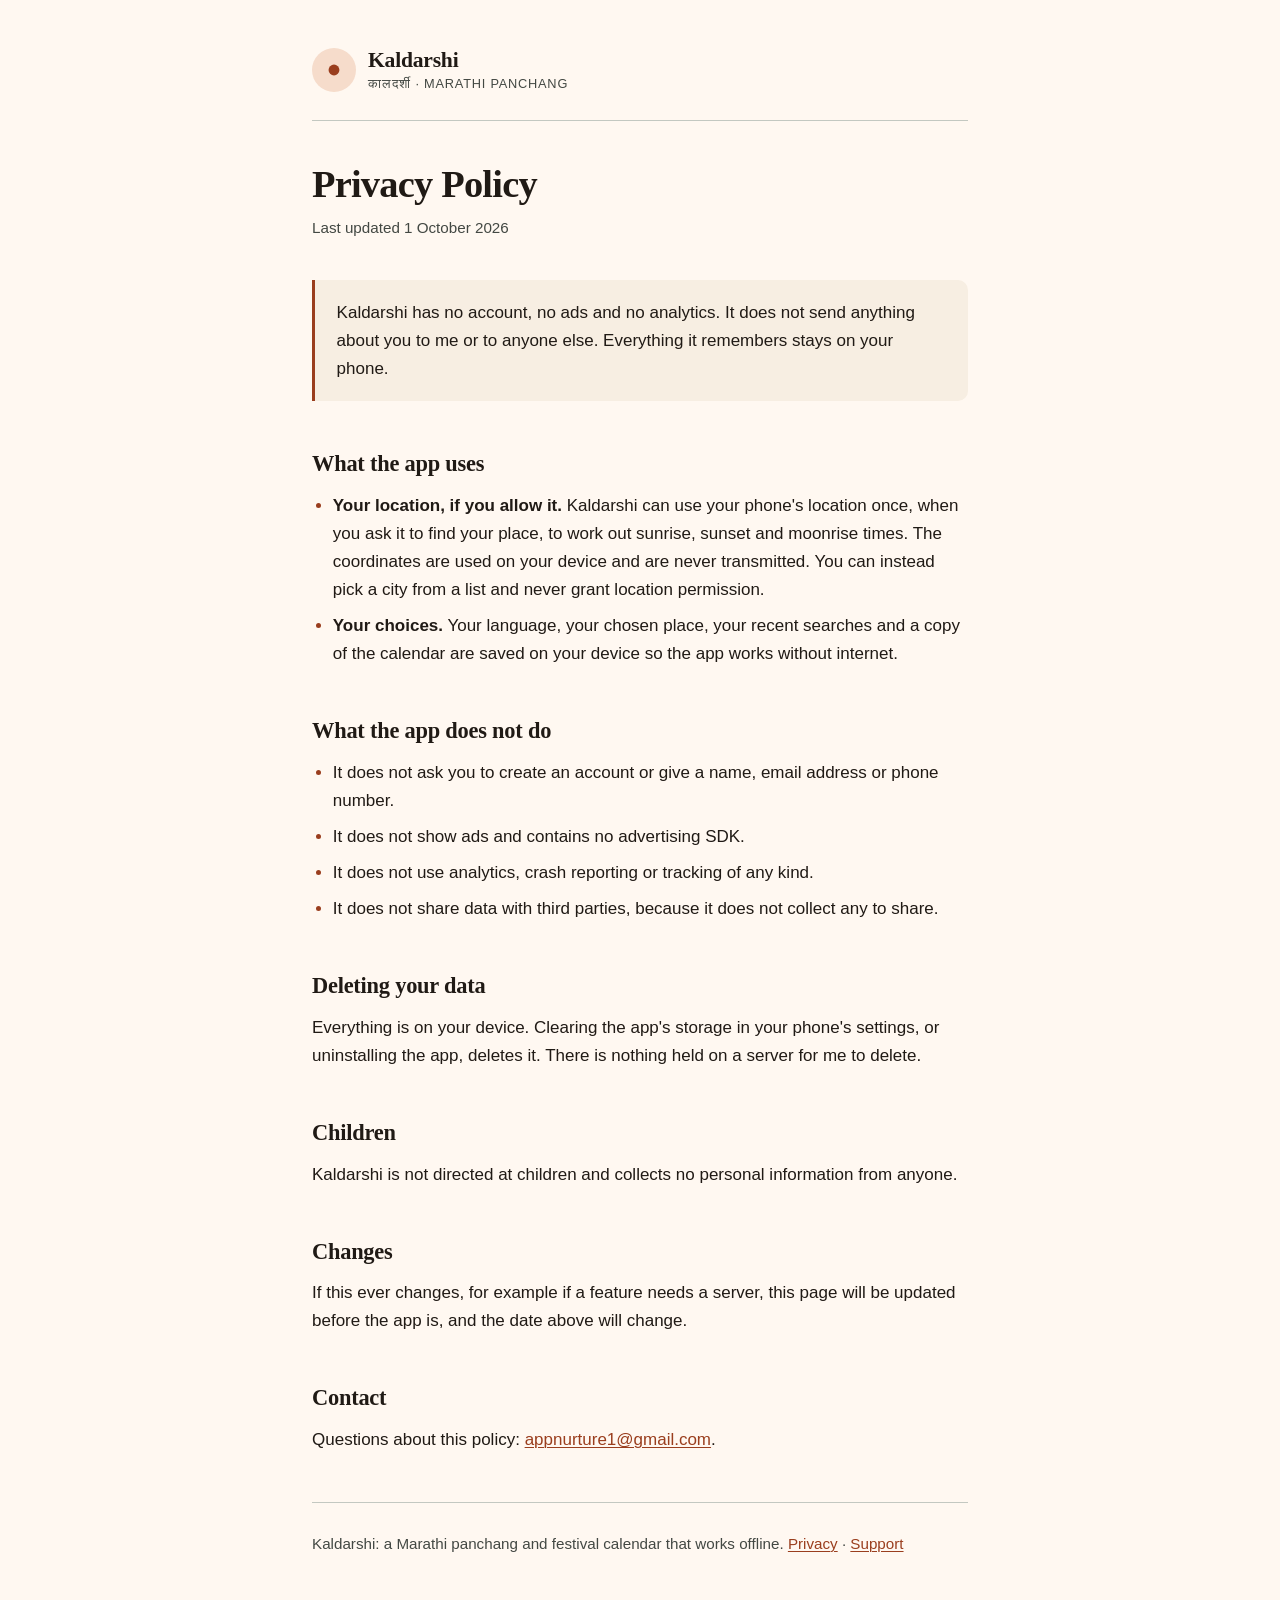
==== privacy/index.html @ 0b1d3039 "Kaldarshi privacy policy and support pages" ====
<!doctype html>
<html lang="en">
<head>
<meta charset="utf-8">
<meta name="viewport" content="width=device-width, initial-scale=1">
<title>Privacy Policy, Kaldarshi</title>
<meta name="description" content="Privacy policy for Kaldarshi, a Marathi panchang app. Nothing leaves your device.">
<meta name="color-scheme" content="light dark">
<style>
  :root {
    --bg: #FFF8F1;
    --surface: #F7EEE2;
    --text: #201A15;
    --text-secondary: #434843;
    --primary: #9A3E1E;
    --on-primary: #FFFFFF;
    --primary-fixed: #F6DCCB;
    --border: #D5C5A8;
    --outline-variant: #C3C8C1;
    --serif: ui-serif, Georgia, Cambria, "Times New Roman", serif;
    --sans: -apple-system, BlinkMacSystemFont, "Segoe UI", Roboto, "Helvetica Neue", Arial, sans-serif;
  }

  @media (prefers-color-scheme: dark) {
    :root {
      --bg: #201A15;
      --surface: #33291F;
      --text: #F6EEE6;
      --text-secondary: #C3C8C1;
      --primary: #F0A080;
      --on-primary: #2A1206;
      --primary-fixed: #4D3022;
      --border: #504530;
      --outline-variant: #5A5F58;
    }
  }

  * { box-sizing: border-box; }

  body {
    margin: 0;
    padding: 0;
    background: var(--bg);
    color: var(--text);
    font-family: var(--sans);
    font-size: 17px;
    line-height: 1.65;
    -webkit-font-smoothing: antialiased;
  }

  .wrap {
    max-width: 44rem;
    margin: 0 auto;
    padding: 3rem 1.5rem 5rem;
  }

  header {
    display: flex;
    align-items: center;
    gap: 0.75rem;
    padding-bottom: 1.75rem;
    margin-bottom: 2.5rem;
    border-bottom: 1px solid var(--outline-variant);
  }

  .mark {
    flex: none;
    width: 44px;
    height: 44px;
    border-radius: 50%;
    background: var(--primary-fixed);
    display: grid;
    place-items: center;
  }

  .mark svg { width: 26px; height: 26px; fill: var(--primary); }

  .wordmark {
    font-family: var(--serif);
    font-size: 1.35rem;
    font-weight: 600;
    letter-spacing: -0.01em;
    line-height: 1.2;
  }

  .wordmark span {
    display: block;
    font-family: var(--sans);
    font-size: 0.8rem;
    font-weight: 400;
    letter-spacing: 0.06em;
    text-transform: uppercase;
    color: var(--text-secondary);
    margin-top: 0.15rem;
  }

  h1 {
    font-family: var(--serif);
    font-size: clamp(1.9rem, 5vw, 2.4rem);
    font-weight: 600;
    line-height: 1.2;
    letter-spacing: -0.02em;
    margin: 0 0 0.5rem;
  }

  .updated {
    color: var(--text-secondary);
    font-size: 0.95rem;
    margin: 0 0 2.5rem;
  }

  h2 {
    font-family: var(--serif);
    font-size: 1.4rem;
    font-weight: 600;
    line-height: 1.3;
    letter-spacing: -0.01em;
    margin: 3rem 0 0.85rem;
  }

  p { margin: 0 0 1.1rem; }

  ul { margin: 0 0 1.1rem; padding-left: 1.3rem; }
  li { margin-bottom: 0.5rem; }
  li::marker { color: var(--primary); }

  strong { font-weight: 600; }

  a {
    color: var(--primary);
    text-decoration-thickness: 1px;
    text-underline-offset: 2px;
    overflow-wrap: anywhere;
  }
  a:hover { text-decoration-thickness: 2px; }

  .lede {
    background: var(--surface);
    border-left: 3px solid var(--primary);
    border-radius: 0 10px 10px 0;
    padding: 1.15rem 1.35rem;
    margin: 0 0 2rem;
  }
  .lede p:last-child { margin-bottom: 0; }

  .contact {
    margin-top: 3rem;
    padding-top: 1.75rem;
    border-top: 1px solid var(--outline-variant);
    color: var(--text-secondary);
    font-size: 0.95rem;
  }
</style>
</head>
<body>
<div class="wrap">

  <header>
    <div class="mark" aria-hidden="true"><svg viewBox="0 0 24 24"><circle cx="12" cy="12" r="5"/></svg></div>
    <div class="wordmark">Kaldarshi<span>कालदर्शी · Marathi panchang</span></div>
  </header>

  <h1>Privacy Policy</h1>
  <p class="updated">Last updated 1 October 2026</p>

  <div class="lede">
    <p>Kaldarshi has no account, no ads and no analytics. It does not send anything about you to me or to anyone else. Everything it remembers stays on your phone.</p>
  </div>

  <h2>What the app uses</h2>
  <ul>
    <li><strong>Your location, if you allow it.</strong> Kaldarshi can use your phone's location once, when you ask it to find your place, to work out sunrise, sunset and moonrise times. The coordinates are used on your device and are never transmitted. You can instead pick a city from a list and never grant location permission.</li>
    <li><strong>Your choices.</strong> Your language, your chosen place, your recent searches and a copy of the calendar are saved on your device so the app works without internet.</li>
  </ul>

  <h2>What the app does not do</h2>
  <ul>
    <li>It does not ask you to create an account or give a name, email address or phone number.</li>
    <li>It does not show ads and contains no advertising SDK.</li>
    <li>It does not use analytics, crash reporting or tracking of any kind.</li>
    <li>It does not share data with third parties, because it does not collect any to share.</li>
  </ul>

  <h2>Deleting your data</h2>
  <p>Everything is on your device. Clearing the app's storage in your phone's settings, or uninstalling the app, deletes it. There is nothing held on a server for me to delete.</p>

  <h2>Children</h2>
  <p>Kaldarshi is not directed at children and collects no personal information from anyone.</p>

  <h2>Changes</h2>
  <p>If this ever changes, for example if a feature needs a server, this page will be updated before the app is, and the date above will change.</p>

  <h2>Contact</h2>
  <p>Questions about this policy: <a href="mailto:appnurture1@gmail.com">appnurture1@gmail.com</a>.</p>

  <p class="contact">Kaldarshi: a Marathi panchang and festival calendar that works offline. <a href="../privacy/">Privacy</a> · <a href="../support/">Support</a></p>

</div>
</body>
</html>
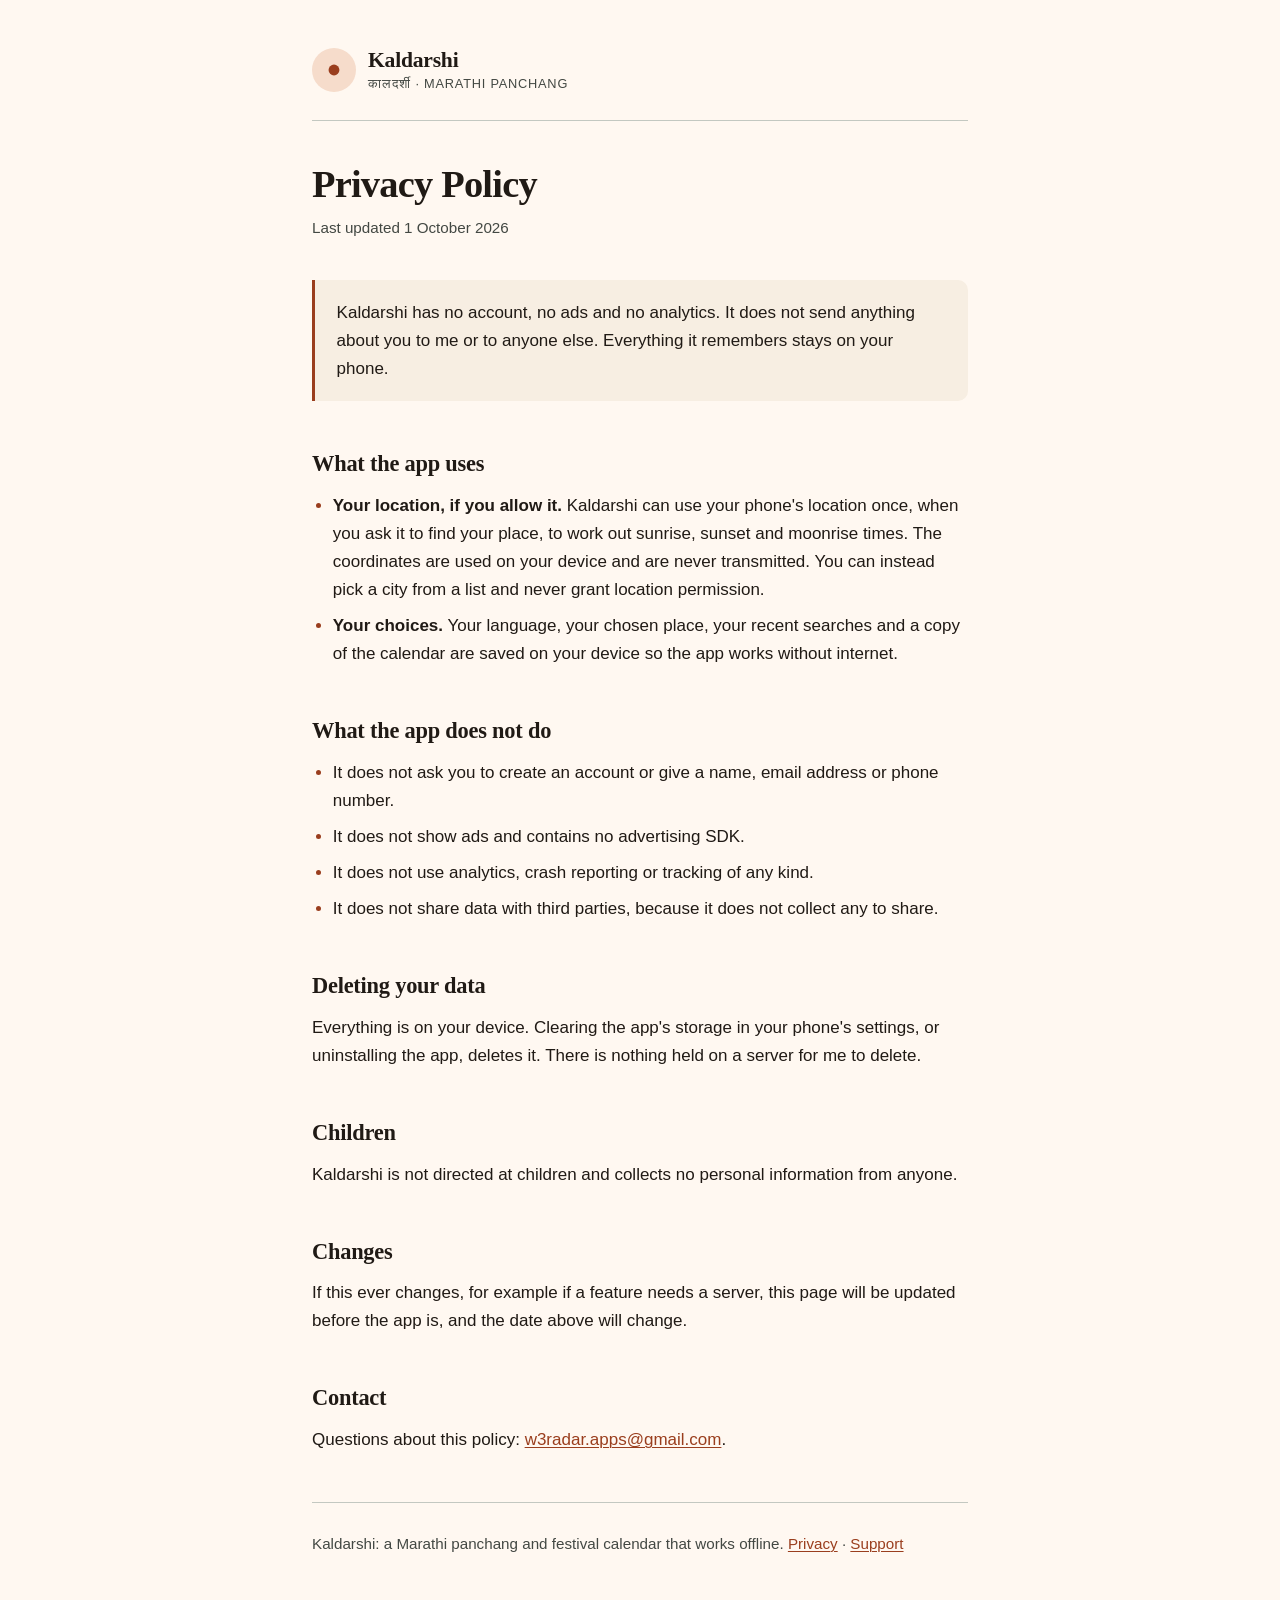
==== commit ed9a25d7: "Contact address is w3radar.apps@gmail.com Co-Authored-By: Claude Sonnet 5.5 <noreply@anthropic.com>" ====
--- a/privacy/index.html
+++ b/privacy/index.html
@@ -191,7 +191,7 @@
   <p>If this ever changes, for example if a feature needs a server, this page will be updated before the app is, and the date above will change.</p>
 
   <h2>Contact</h2>
-  <p>Questions about this policy: <a href="mailto:appnurture1@gmail.com">appnurture1@gmail.com</a>.</p>
+  <p>Questions about this policy: <a href="mailto:w3radar.apps@gmail.com">w3radar.apps@gmail.com</a>.</p>
 
   <p class="contact">Kaldarshi: a Marathi panchang and festival calendar that works offline. <a href="../privacy/">Privacy</a> · <a href="../support/">Support</a></p>
 
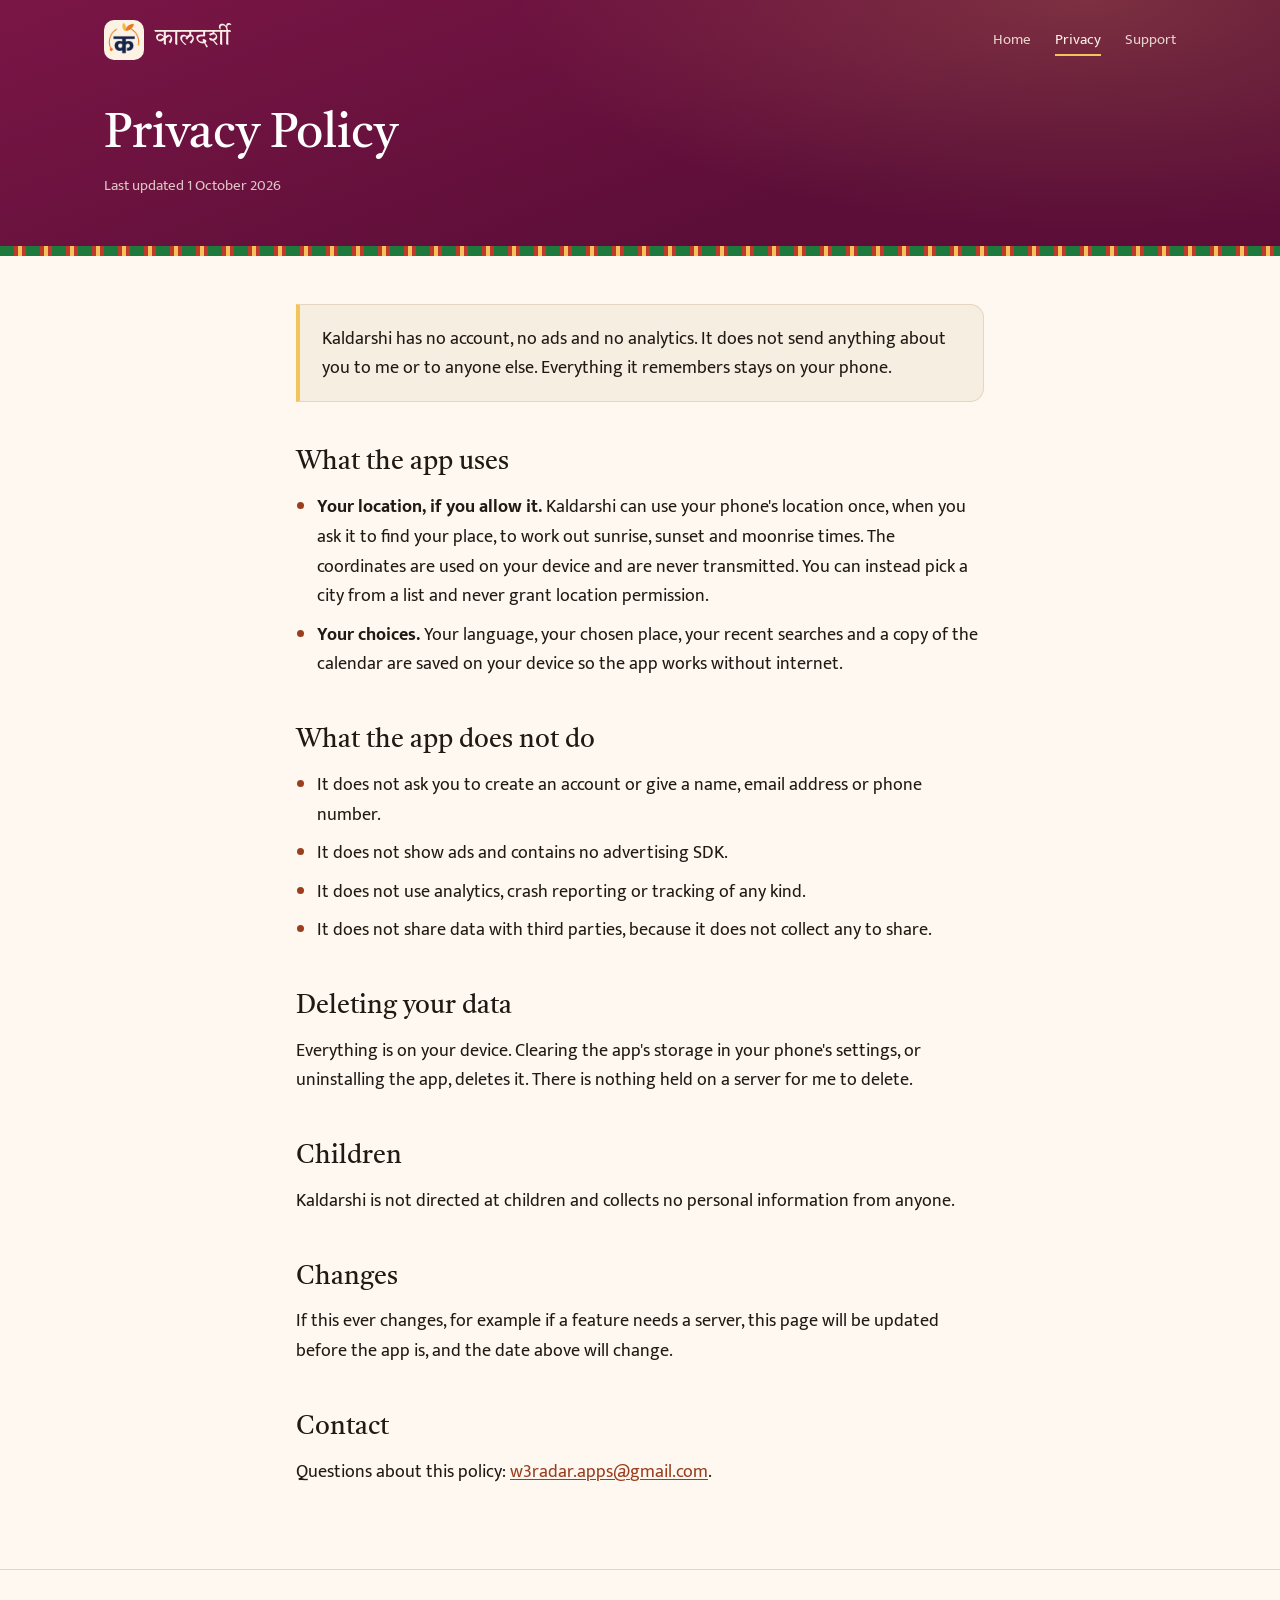
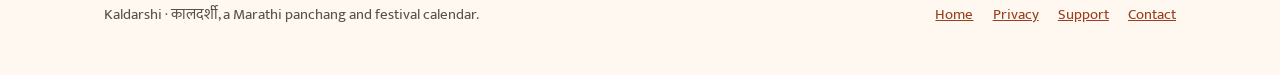
==== commit 104e848b: "Redesign landing page with App Store link; restyle privacy and support Co-Authored-By: Claude Sonnet" ====
--- a/privacy/index.html
+++ b/privacy/index.html
@@ -6,163 +6,30 @@
 <title>Privacy Policy, Kaldarshi</title>
 <meta name="description" content="Privacy policy for Kaldarshi, a Marathi panchang app. Nothing leaves your device.">
 <meta name="color-scheme" content="light dark">
-<style>
-  :root {
-    --bg: #FFF8F1;
-    --surface: #F7EEE2;
-    --text: #201A15;
-    --text-secondary: #434843;
-    --primary: #9A3E1E;
-    --on-primary: #FFFFFF;
-    --primary-fixed: #F6DCCB;
-    --border: #D5C5A8;
-    --outline-variant: #C3C8C1;
-    --serif: ui-serif, Georgia, Cambria, "Times New Roman", serif;
-    --sans: -apple-system, BlinkMacSystemFont, "Segoe UI", Roboto, "Helvetica Neue", Arial, sans-serif;
-  }
-
-  @media (prefers-color-scheme: dark) {
-    :root {
-      --bg: #201A15;
-      --surface: #33291F;
-      --text: #F6EEE6;
-      --text-secondary: #C3C8C1;
-      --primary: #F0A080;
-      --on-primary: #2A1206;
-      --primary-fixed: #4D3022;
-      --border: #504530;
-      --outline-variant: #5A5F58;
-    }
-  }
-
-  * { box-sizing: border-box; }
-
-  body {
-    margin: 0;
-    padding: 0;
-    background: var(--bg);
-    color: var(--text);
-    font-family: var(--sans);
-    font-size: 17px;
-    line-height: 1.65;
-    -webkit-font-smoothing: antialiased;
-  }
-
-  .wrap {
-    max-width: 44rem;
-    margin: 0 auto;
-    padding: 3rem 1.5rem 5rem;
-  }
-
-  header {
-    display: flex;
-    align-items: center;
-    gap: 0.75rem;
-    padding-bottom: 1.75rem;
-    margin-bottom: 2.5rem;
-    border-bottom: 1px solid var(--outline-variant);
-  }
-
-  .mark {
-    flex: none;
-    width: 44px;
-    height: 44px;
-    border-radius: 50%;
-    background: var(--primary-fixed);
-    display: grid;
-    place-items: center;
-  }
-
-  .mark svg { width: 26px; height: 26px; fill: var(--primary); }
-
-  .wordmark {
-    font-family: var(--serif);
-    font-size: 1.35rem;
-    font-weight: 600;
-    letter-spacing: -0.01em;
-    line-height: 1.2;
-  }
-
-  .wordmark span {
-    display: block;
-    font-family: var(--sans);
-    font-size: 0.8rem;
-    font-weight: 400;
-    letter-spacing: 0.06em;
-    text-transform: uppercase;
-    color: var(--text-secondary);
-    margin-top: 0.15rem;
-  }
-
-  h1 {
-    font-family: var(--serif);
-    font-size: clamp(1.9rem, 5vw, 2.4rem);
-    font-weight: 600;
-    line-height: 1.2;
-    letter-spacing: -0.02em;
-    margin: 0 0 0.5rem;
-  }
-
-  .updated {
-    color: var(--text-secondary);
-    font-size: 0.95rem;
-    margin: 0 0 2.5rem;
-  }
-
-  h2 {
-    font-family: var(--serif);
-    font-size: 1.4rem;
-    font-weight: 600;
-    line-height: 1.3;
-    letter-spacing: -0.01em;
-    margin: 3rem 0 0.85rem;
-  }
-
-  p { margin: 0 0 1.1rem; }
-
-  ul { margin: 0 0 1.1rem; padding-left: 1.3rem; }
-  li { margin-bottom: 0.5rem; }
-  li::marker { color: var(--primary); }
-
-  strong { font-weight: 600; }
-
-  a {
-    color: var(--primary);
-    text-decoration-thickness: 1px;
-    text-underline-offset: 2px;
-    overflow-wrap: anywhere;
-  }
-  a:hover { text-decoration-thickness: 2px; }
-
-  .lede {
-    background: var(--surface);
-    border-left: 3px solid var(--primary);
-    border-radius: 0 10px 10px 0;
-    padding: 1.15rem 1.35rem;
-    margin: 0 0 2rem;
-  }
-  .lede p:last-child { margin-bottom: 0; }
-
-  .contact {
-    margin-top: 3rem;
-    padding-top: 1.75rem;
-    border-top: 1px solid var(--outline-variant);
-    color: var(--text-secondary);
-    font-size: 0.95rem;
-  }
-</style>
+<link rel="icon" href="../img/favicon.png">
+<link rel="apple-touch-icon" href="../img/icon.png">
+<link rel="preconnect" href="https://fonts.googleapis.com">
+<link rel="preconnect" href="https://fonts.gstatic.com" crossorigin>
+<link href="https://fonts.googleapis.com/css2?family=Mukta:wght@400;500;700&family=Tiro+Devanagari+Marathi&display=swap" rel="stylesheet">
+<link rel="stylesheet" href="../site.css">
 </head>
 <body>
-<div class="wrap">
-
-  <header>
-    <div class="mark" aria-hidden="true"><svg viewBox="0 0 24 24"><circle cx="12" cy="12" r="5"/></svg></div>
-    <div class="wordmark">Kaldarshi<span>कालदर्शी · Marathi panchang</span></div>
-  </header>
-
-  <h1>Privacy Policy</h1>
-  <p class="updated">Last updated 1 October 2026</p>
-
+<header class="page-hero">
+  <div class="container">
+    <nav class="topnav">
+      <a class="brand" href="../"><img src="../img/icon.png" alt="" width="40" height="40"><b>कालदर्शी</b></a>
+      <ul>
+        <li class="hide-sm"><a href="../">Home</a></li>
+        <li><a href="../privacy/" aria-current="page">Privacy</a></li>
+        <li><a href="../support/">Support</a></li>
+      </ul>
+    </nav>
+    <h1>Privacy Policy</h1>
+    <p class="updated">Last updated 1 October 2026</p>
+  </div>
+</header>
+<div class="border-strip"></div>
+<main class="prose">
   <div class="lede">
     <p>Kaldarshi has no account, no ads and no analytics. It does not send anything about you to me or to anyone else. Everything it remembers stays on your phone.</p>
   </div>
@@ -192,9 +59,12 @@
 
   <h2>Contact</h2>
   <p>Questions about this policy: <a href="mailto:w3radar.apps@gmail.com">w3radar.apps@gmail.com</a>.</p>
-
-  <p class="contact">Kaldarshi: a Marathi panchang and festival calendar that works offline. <a href="../privacy/">Privacy</a> · <a href="../support/">Support</a></p>
-
-</div>
+</main>
+<footer>
+  <div class="container">
+    <div>Kaldarshi · कालदर्शी, a Marathi panchang and festival calendar.</div>
+    <div><a href="../">Home</a><a href="../privacy/">Privacy</a><a href="../support/">Support</a><a href="mailto:w3radar.apps@gmail.com">Contact</a></div>
+  </div>
+</footer>
 </body>
 </html>
--- a/site.css
+++ b/site.css
@@ -0,0 +1,79 @@
+/* Shared styles for the inner pages (privacy, support). The landing page keeps its own inline CSS; keep tokens in sync. */
+:root {
+  --bg: #FFF8F1;
+  --surface: #F7EEE2;
+  --card: #FFFFFF;
+  --text: #201A15;
+  --text-secondary: #5A524A;
+  --primary: #9A3E1E;
+  --plum: #5C0E38;
+  --plum-2: #7A1646;
+  --gold: #F2C45A;
+  --on-plum: #FBEFE6;
+  --border: #E4D6BF;
+  --serif: "Tiro Devanagari Marathi", ui-serif, Georgia, serif;
+  --sans: "Mukta", -apple-system, BlinkMacSystemFont, "Segoe UI", Roboto, sans-serif;
+}
+@media (prefers-color-scheme: dark) {
+  :root {
+    --bg: #1B1410;
+    --surface: #2A2019;
+    --card: #33291F;
+    --text: #F6EEE6;
+    --text-secondary: #C9BDB0;
+    --primary: #F0A080;
+    --border: #4A3D2E;
+  }
+}
+* { box-sizing: border-box; }
+body {
+  margin: 0; background: var(--bg); color: var(--text);
+  font-family: var(--sans); font-size: 18px; line-height: 1.65;
+  -webkit-font-smoothing: antialiased; overflow-x: hidden;
+}
+img { max-width: 100%; height: auto; display: block; }
+.container { max-width: 70rem; margin: 0 auto; padding: 0 1.5rem; }
+
+/* header band */
+.page-hero {
+  background:
+    radial-gradient(60rem 24rem at 85% 0%, rgba(242,196,90,.18), transparent 60%),
+    linear-gradient(160deg, var(--plum-2), var(--plum) 70%);
+  color: var(--on-plum); padding: 1.25rem 0 3rem;
+}
+.topnav { display: flex; align-items: center; justify-content: space-between; margin-bottom: 3rem; }
+.brand { display: flex; align-items: center; gap: .7rem; color: var(--on-plum); text-decoration: none; }
+.brand img { width: 40px; height: 40px; border-radius: 10px; }
+.brand b { font-family: var(--serif); font-size: 1.5rem; font-weight: 400; }
+.topnav ul { display: flex; gap: 1.5rem; list-style: none; margin: 0; padding: 0; }
+.topnav ul a { color: var(--on-plum); text-decoration: none; font-size: .95rem; opacity: .85; }
+.topnav ul a:hover, .topnav ul a[aria-current] { opacity: 1; }
+.topnav ul a[aria-current] { border-bottom: 2px solid var(--gold); padding-bottom: 2px; }
+@media (max-width: 560px) { .topnav ul .hide-sm { display: none; } .topnav ul { gap: 1rem; } }
+.page-hero h1 {
+  font-family: var(--serif); font-weight: 400; color: #fff;
+  font-size: clamp(2rem, 5vw, 3rem); line-height: 1.15; margin: 0;
+}
+.page-hero .updated { margin: .6rem 0 0; opacity: .8; font-size: .95rem; }
+.border-strip { height: 10px; background: repeating-linear-gradient(90deg, #1E7A3C 0 14px, #C0392B 14px 18px, #F2C45A 18px 22px, #C0392B 22px 26px); }
+
+/* prose */
+.prose { max-width: 46rem; margin: 0 auto; padding: 3rem 1.5rem 4rem; }
+.prose h2 { font-family: var(--serif); font-weight: 400; font-size: 1.6rem; line-height: 1.3; margin: 2.75rem 0 .85rem; }
+.prose p { margin: 0 0 1.1rem; }
+.prose ul { margin: 0 0 1.1rem; padding-left: 1.3rem; }
+.prose li { margin-bottom: .55rem; }
+.prose li::marker { color: var(--primary); }
+.prose strong { font-weight: 700; }
+.prose a { color: var(--primary); text-decoration-thickness: 1px; text-underline-offset: 2px; overflow-wrap: anywhere; }
+.prose a:hover { text-decoration-thickness: 2px; }
+.lede {
+  background: var(--surface); border: 1px solid var(--border); border-left: 4px solid var(--gold);
+  border-radius: 0 14px 14px 0; padding: 1.2rem 1.4rem; margin: 0 0 1.5rem; font-size: 1.1rem;
+}
+.lede p:last-child { margin-bottom: 0; }
+
+footer { border-top: 1px solid var(--border); padding: 2rem 0 3rem; color: var(--text-secondary); font-size: .95rem; }
+footer .container { display: flex; flex-wrap: wrap; gap: 1rem 2rem; justify-content: space-between; }
+footer a { color: var(--primary); margin-right: 1.2rem; }
+footer a:last-child { margin-right: 0; }
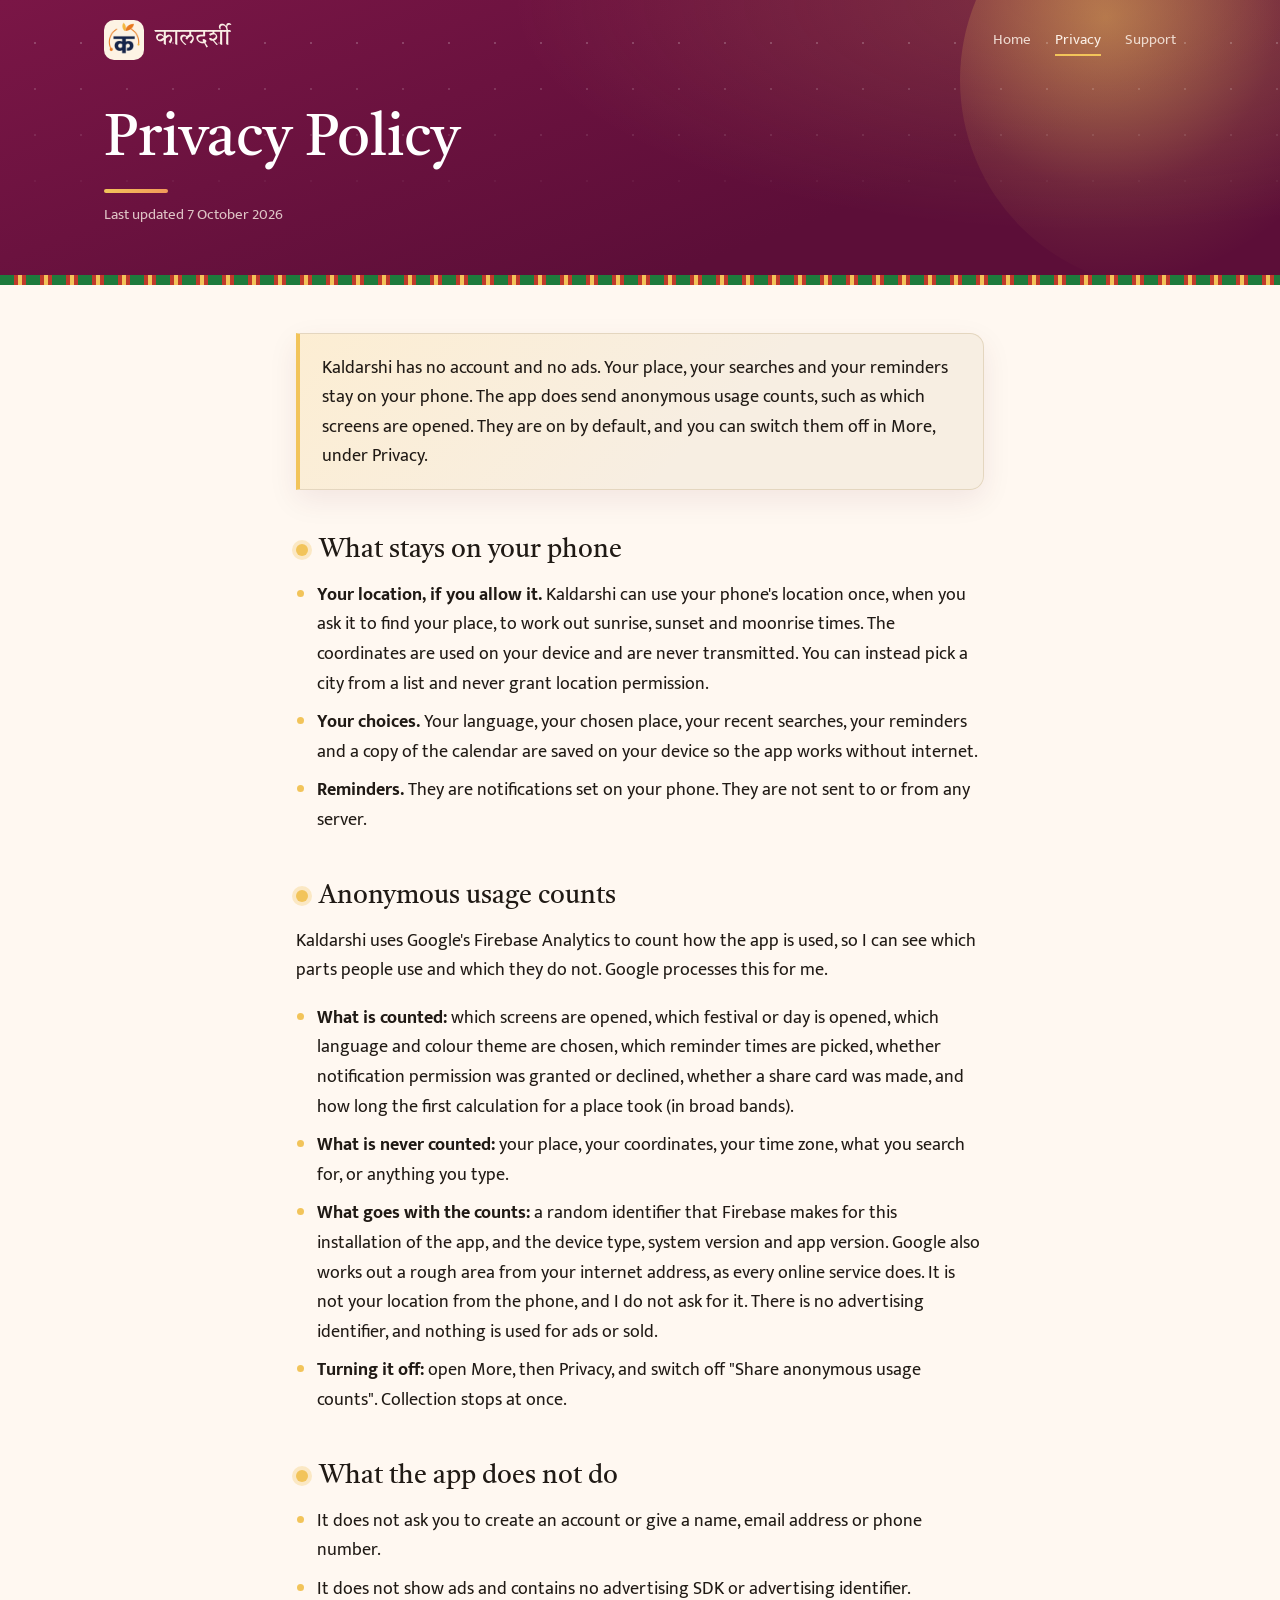
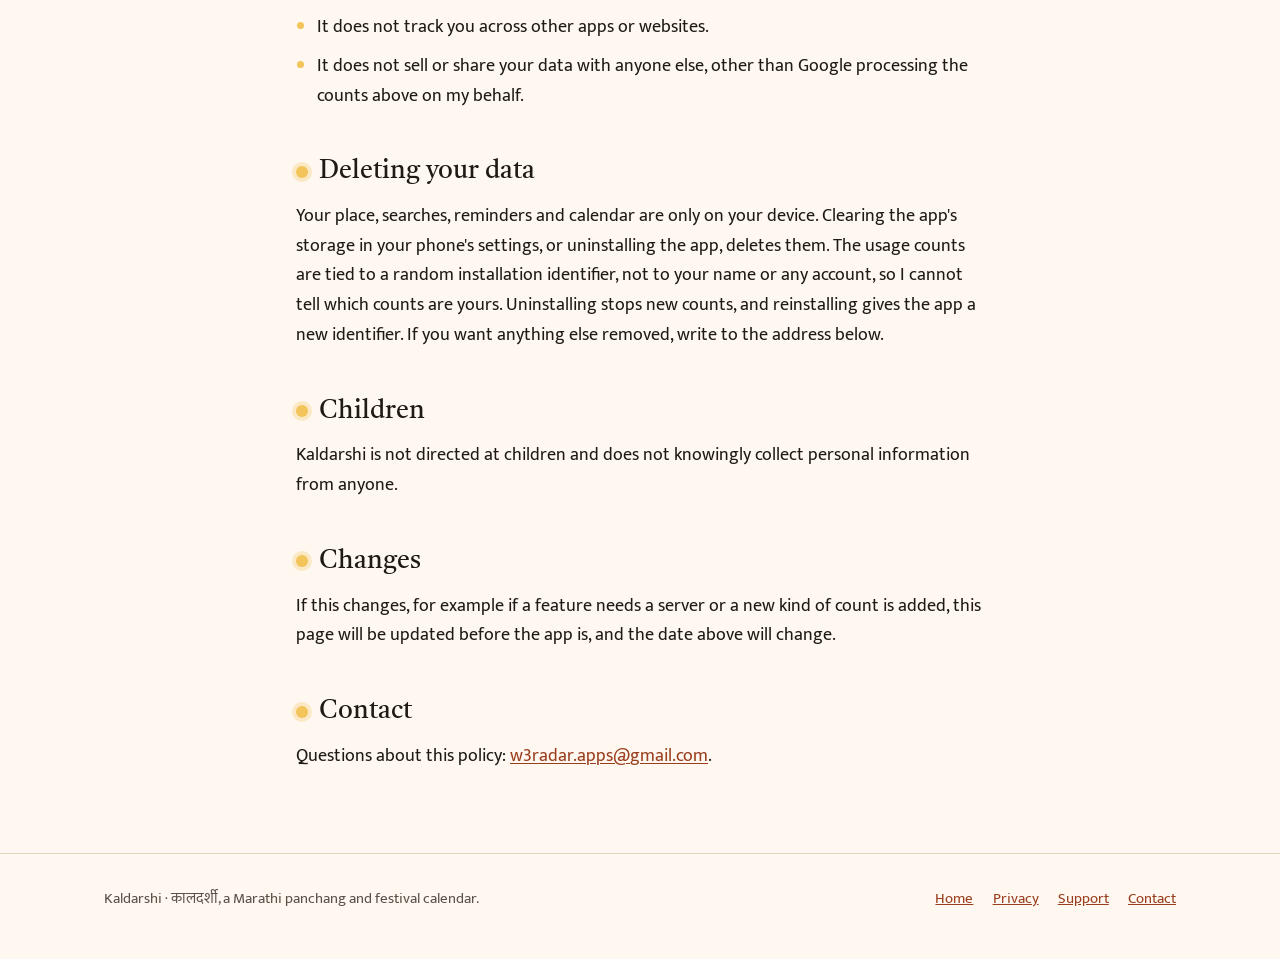
==== commit 9010ee41: "Privacy policy: anonymous usage counts, what is and is never counted, how to switch off (#86) Co-Aut" ====
--- a/privacy/index.html
+++ b/privacy/index.html
@@ -4,7 +4,7 @@
 <meta charset="utf-8">
 <meta name="viewport" content="width=device-width, initial-scale=1">
 <title>Privacy Policy, Kaldarshi</title>
-<meta name="description" content="Privacy policy for Kaldarshi, a Marathi panchang app. Nothing leaves your device.">
+<meta name="description" content="Privacy policy for Kaldarshi, a Marathi panchang app. Anonymous usage counts only, which you can switch off.">
 <meta name="color-scheme" content="light dark">
 <link rel="icon" href="../img/favicon.png">
 <link rel="apple-touch-icon" href="../img/icon.png">
@@ -25,37 +25,47 @@
       </ul>
     </nav>
     <h1>Privacy Policy</h1>
-    <p class="updated">Last updated 1 October 2026</p>
+    <p class="updated">Last updated 7 October 2026</p>
   </div>
 </header>
 <div class="border-strip"></div>
 <main class="prose">
   <div class="lede">
-    <p>Kaldarshi has no account, no ads and no analytics. It does not send anything about you to me or to anyone else. Everything it remembers stays on your phone.</p>
+    <p>Kaldarshi has no account and no ads. Your place, your searches and your reminders stay on your phone. The app does send anonymous usage counts, such as which screens are opened. They are on by default, and you can switch them off in More, under Privacy.</p>
   </div>
 
-  <h2>What the app uses</h2>
+  <h2>What stays on your phone</h2>
   <ul>
     <li><strong>Your location, if you allow it.</strong> Kaldarshi can use your phone's location once, when you ask it to find your place, to work out sunrise, sunset and moonrise times. The coordinates are used on your device and are never transmitted. You can instead pick a city from a list and never grant location permission.</li>
-    <li><strong>Your choices.</strong> Your language, your chosen place, your recent searches and a copy of the calendar are saved on your device so the app works without internet.</li>
+    <li><strong>Your choices.</strong> Your language, your chosen place, your recent searches, your reminders and a copy of the calendar are saved on your device so the app works without internet.</li>
+    <li><strong>Reminders.</strong> They are notifications set on your phone. They are not sent to or from any server.</li>
+  </ul>
+
+  <h2>Anonymous usage counts</h2>
+  <p>Kaldarshi uses Google's Firebase Analytics to count how the app is used, so I can see which parts people use and which they do not. Google processes this for me.</p>
+  <ul>
+    <li><strong>What is counted:</strong> which screens are opened, which festival or day is opened, which language and colour theme are chosen, which reminder times are picked, whether notification permission was granted or declined, whether a share card was made, and how long the first calculation for a place took (in broad bands).</li>
+    <li><strong>What is never counted:</strong> your place, your coordinates, your time zone, what you search for, or anything you type.</li>
+    <li><strong>What goes with the counts:</strong> a random identifier that Firebase makes for this installation of the app, and the device type, system version and app version. Google also works out a rough area from your internet address, as every online service does. It is not your location from the phone, and I do not ask for it. There is no advertising identifier, and nothing is used for ads or sold.</li>
+    <li><strong>Turning it off:</strong> open More, then Privacy, and switch off "Share anonymous usage counts". Collection stops at once.</li>
   </ul>
 
   <h2>What the app does not do</h2>
   <ul>
     <li>It does not ask you to create an account or give a name, email address or phone number.</li>
-    <li>It does not show ads and contains no advertising SDK.</li>
-    <li>It does not use analytics, crash reporting or tracking of any kind.</li>
-    <li>It does not share data with third parties, because it does not collect any to share.</li>
+    <li>It does not show ads and contains no advertising SDK or advertising identifier.</li>
+    <li>It does not track you across other apps or websites.</li>
+    <li>It does not sell or share your data with anyone else, other than Google processing the counts above on my behalf.</li>
   </ul>
 
   <h2>Deleting your data</h2>
-  <p>Everything is on your device. Clearing the app's storage in your phone's settings, or uninstalling the app, deletes it. There is nothing held on a server for me to delete.</p>
+  <p>Your place, searches, reminders and calendar are only on your device. Clearing the app's storage in your phone's settings, or uninstalling the app, deletes them. The usage counts are tied to a random installation identifier, not to your name or any account, so I cannot tell which counts are yours. Uninstalling stops new counts, and reinstalling gives the app a new identifier. If you want anything else removed, write to the address below.</p>
 
   <h2>Children</h2>
-  <p>Kaldarshi is not directed at children and collects no personal information from anyone.</p>
+  <p>Kaldarshi is not directed at children and does not knowingly collect personal information from anyone.</p>
 
   <h2>Changes</h2>
-  <p>If this ever changes, for example if a feature needs a server, this page will be updated before the app is, and the date above will change.</p>
+  <p>If this changes, for example if a feature needs a server or a new kind of count is added, this page will be updated before the app is, and the date above will change.</p>
 
   <h2>Contact</h2>
   <p>Questions about this policy: <a href="mailto:w3radar.apps@gmail.com">w3radar.apps@gmail.com</a>.</p>
--- a/site.css
+++ b/site.css
@@ -77,3 +77,18 @@
 footer .container { display: flex; flex-wrap: wrap; gap: 1rem 2rem; justify-content: space-between; }
 footer a { color: var(--primary); margin-right: 1.2rem; }
 footer a:last-child { margin-right: 0; }
+
+/* eye-catching layer */
+.page-hero { position: relative; overflow: hidden; }
+.page-hero::before { content: ""; position: absolute; right: -6rem; top: -8rem; width: 26rem; height: 26rem; border-radius: 50%;
+  background: radial-gradient(circle at 35% 35%, rgba(242,196,90,.5), rgba(242,196,90,.1) 45%, transparent 70%); pointer-events: none; }
+.page-hero::after { content: ""; position: absolute; inset: 0; pointer-events: none; opacity: .45;
+  background-image: radial-gradient(rgba(255,255,255,.55) 1px, transparent 1.5px); background-size: 46px 46px; background-position: 12px 20px;
+  -webkit-mask-image: linear-gradient(180deg, #000, transparent 80%); mask-image: linear-gradient(180deg, #000, transparent 80%); }
+.page-hero .container { position: relative; z-index: 1; }
+.page-hero h1 { font-size: clamp(2.2rem, 6vw, 3.6rem); }
+.page-hero h1::after { content: ""; display: block; width: 4rem; height: 4px; border-radius: 2px; margin-top: .9rem; background: linear-gradient(90deg, var(--gold), #F29A5A); }
+.prose h2 { display: flex; align-items: center; gap: .7rem; }
+.prose h2::before { content: ""; flex: none; width: 12px; height: 12px; border-radius: 50%; background: var(--gold); box-shadow: 0 0 0 4px rgba(242,196,90,.3); }
+.lede { background: linear-gradient(135deg, rgba(242,196,90,.2), var(--surface) 60%); box-shadow: 0 10px 30px rgba(92,14,56,.08); }
+.prose li::marker { color: var(--gold); }
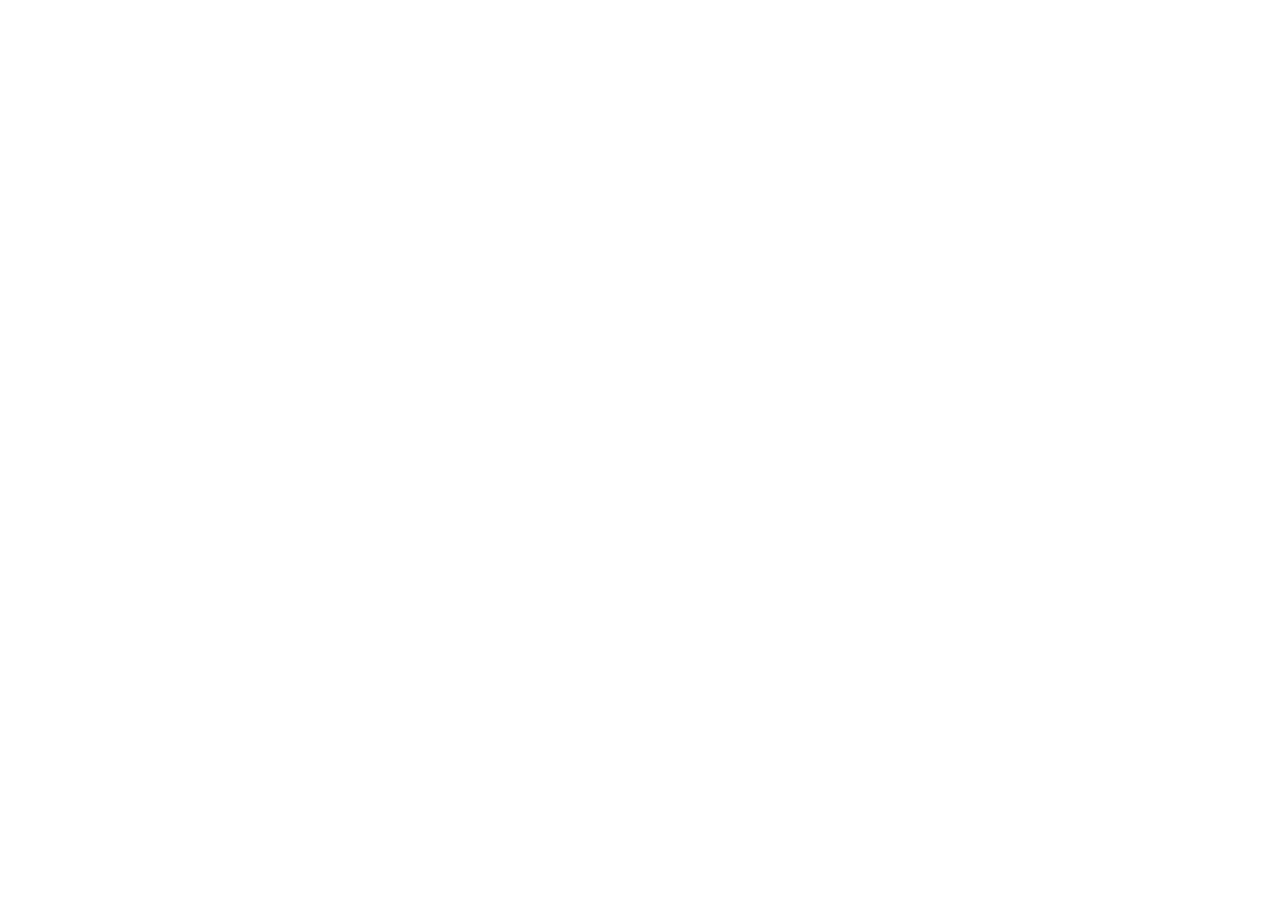
==== commit 5011ac45: "Legacy redirect: send kaldarshi.w3radar.com to kaldarshi.com Co-Authored-By: Claude Sonnet 5.5 <nore" ====
--- a/privacy/index.html
+++ b/privacy/index.html
@@ -3,78 +3,13 @@
 <head>
 <meta charset="utf-8">
 <meta name="viewport" content="width=device-width, initial-scale=1">
-<title>Privacy Policy, Kaldarshi</title>
-<meta name="description" content="Privacy policy for Kaldarshi, a Marathi panchang app. Anonymous usage counts only, which you can switch off.">
-<meta name="color-scheme" content="light dark">
-<link rel="icon" href="../img/favicon.png">
-<link rel="apple-touch-icon" href="../img/icon.png">
-<link rel="preconnect" href="https://fonts.googleapis.com">
-<link rel="preconnect" href="https://fonts.gstatic.com" crossorigin>
-<link href="https://fonts.googleapis.com/css2?family=Mukta:wght@400;500;700&family=Tiro+Devanagari+Marathi&display=swap" rel="stylesheet">
-<link rel="stylesheet" href="../site.css">
+<title>Kaldarshi has moved</title>
+<meta name="robots" content="noindex">
+<link rel="canonical" href="https://kaldarshi.com/privacy">
+<meta http-equiv="refresh" content="0; url=https://kaldarshi.com/privacy">
+<script>location.replace("https://kaldarshi.com/privacy" + location.search + location.hash);</script>
 </head>
 <body>
-<header class="page-hero">
-  <div class="container">
-    <nav class="topnav">
-      <a class="brand" href="../"><img src="../img/icon.png" alt="" width="40" height="40"><b>कालदर्शी</b></a>
-      <ul>
-        <li class="hide-sm"><a href="../">Home</a></li>
-        <li><a href="../privacy/" aria-current="page">Privacy</a></li>
-        <li><a href="../support/">Support</a></li>
-      </ul>
-    </nav>
-    <h1>Privacy Policy</h1>
-    <p class="updated">Last updated 7 October 2026</p>
-  </div>
-</header>
-<div class="border-strip"></div>
-<main class="prose">
-  <div class="lede">
-    <p>Kaldarshi has no account and no ads. Your place, your searches and your reminders stay on your phone. The app does send anonymous usage counts, such as which screens are opened. They are on by default, and you can switch them off in More, under Privacy.</p>
-  </div>
-
-  <h2>What stays on your phone</h2>
-  <ul>
-    <li><strong>Your location, if you allow it.</strong> Kaldarshi can use your phone's location once, when you ask it to find your place, to work out sunrise, sunset and moonrise times. The coordinates are used on your device and are never transmitted. You can instead pick a city from a list and never grant location permission.</li>
-    <li><strong>Your choices.</strong> Your language, your chosen place, your recent searches, your reminders and a copy of the calendar are saved on your device so the app works without internet.</li>
-    <li><strong>Reminders.</strong> They are notifications set on your phone. They are not sent to or from any server.</li>
-  </ul>
-
-  <h2>Anonymous usage counts</h2>
-  <p>Kaldarshi uses Google's Firebase Analytics to count how the app is used, so I can see which parts people use and which they do not. Google processes this for me.</p>
-  <ul>
-    <li><strong>What is counted:</strong> which screens are opened, which festival or day is opened, which language and colour theme are chosen, which reminder times are picked, whether notification permission was granted or declined, whether a share card was made, and how long the first calculation for a place took (in broad bands).</li>
-    <li><strong>What is never counted:</strong> your place, your coordinates, your time zone, what you search for, or anything you type.</li>
-    <li><strong>What goes with the counts:</strong> a random identifier that Firebase makes for this installation of the app, and the device type, system version and app version. Google also works out a rough area from your internet address, as every online service does. It is not your location from the phone, and I do not ask for it. There is no advertising identifier, and nothing is used for ads or sold.</li>
-    <li><strong>Turning it off:</strong> open More, then Privacy, and switch off "Share anonymous usage counts". Collection stops at once.</li>
-  </ul>
-
-  <h2>What the app does not do</h2>
-  <ul>
-    <li>It does not ask you to create an account or give a name, email address or phone number.</li>
-    <li>It does not show ads and contains no advertising SDK or advertising identifier.</li>
-    <li>It does not track you across other apps or websites.</li>
-    <li>It does not sell or share your data with anyone else, other than Google processing the counts above on my behalf.</li>
-  </ul>
-
-  <h2>Deleting your data</h2>
-  <p>Your place, searches, reminders and calendar are only on your device. Clearing the app's storage in your phone's settings, or uninstalling the app, deletes them. The usage counts are tied to a random installation identifier, not to your name or any account, so I cannot tell which counts are yours. Uninstalling stops new counts, and reinstalling gives the app a new identifier. If you want anything else removed, write to the address below.</p>
-
-  <h2>Children</h2>
-  <p>Kaldarshi is not directed at children and does not knowingly collect personal information from anyone.</p>
-
-  <h2>Changes</h2>
-  <p>If this changes, for example if a feature needs a server or a new kind of count is added, this page will be updated before the app is, and the date above will change.</p>
-
-  <h2>Contact</h2>
-  <p>Questions about this policy: <a href="mailto:w3radar.apps@gmail.com">w3radar.apps@gmail.com</a>.</p>
-</main>
-<footer>
-  <div class="container">
-    <div>Kaldarshi · कालदर्शी, a Marathi panchang and festival calendar.</div>
-    <div><a href="../">Home</a><a href="../privacy/">Privacy</a><a href="../support/">Support</a><a href="mailto:w3radar.apps@gmail.com">Contact</a></div>
-  </div>
-</footer>
+<p>Kaldarshi has moved to <a href="https://kaldarshi.com/privacy">https://kaldarshi.com/privacy</a>.</p>
 </body>
 </html>
